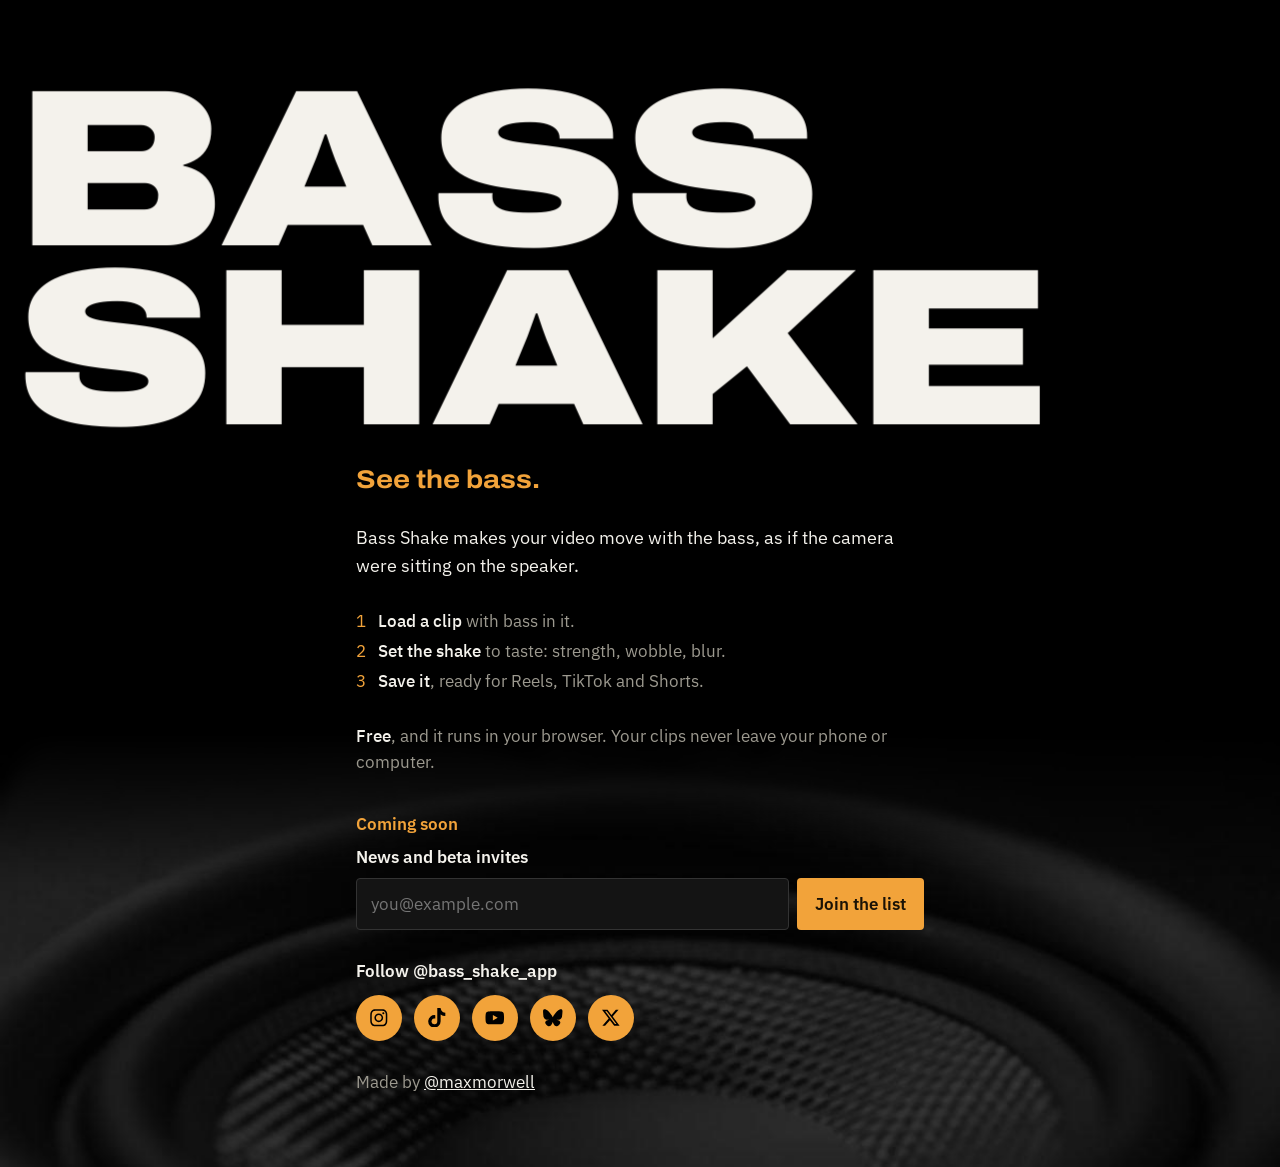
==== index.html @ abe03898 "Site build 2c4560dc38b58234fe98576a6462dc9d8fc9898b" ====
<!doctype html>
<html lang="en">
<head>
<meta charset="utf-8">
<meta name="viewport" content="width=device-width, initial-scale=1, viewport-fit=cover">
<title>Bass Shake: a free bass shake effect for your videos</title>
<meta name="description" content="Add a bass shake effect to your videos automatically, driven by your clip's own bass. Fine-tune strength, wobble and blur. Free, in your browser.">
<meta property="og:title" content="Bass Shake">
<meta property="og:description" content="See the bass. Make your video move with the bass, right in your browser.">
<meta property="og:url" content="https://bass-shake.app/">
<link rel="canonical" href="https://bass-shake.app/">
<meta property="og:type" content="website">
<meta property="og:site_name" content="Bass Shake">
<meta property="og:image" content="https://bass-shake.app/img/og.png">
<meta property="og:image:width" content="1200">
<meta property="og:image:height" content="630">
<meta property="og:image:alt" content="Bass Shake. See the bass.">
<meta name="twitter:card" content="summary_large_image">
<link rel="icon" href="/favicon.ico" sizes="16x16 32x32 48x48">
<link rel="icon" type="image/png" sizes="192x192" href="/img/icon-192.png">
<link rel="apple-touch-icon" href="/apple-touch-icon.png">
<script type="application/ld+json">
{"@context":"https://schema.org","@type":"WebApplication","name":"Bass Shake","url":"https://bass-shake.app/",
"description":"Bass Shake makes your video move with the bass, as if the camera were sitting on the speaker. It reads your clip's own audio and runs in your browser; your clips never leave your device.",
"applicationCategory":"MultimediaApplication","operatingSystem":"Any (runs in a web browser)",
"browserRequirements":"A current web browser (phone or computer)",
"sameAs":["https://www.instagram.com/bass_shake_app/","https://www.youtube.com/@bass_shake_app","https://bsky.app/profile/bass-shake.app","https://x.com/bass_shake_app"]}
</script>
<meta name="theme-color" content="#000000">
<!-- Bass Shake landing page (built by tools/build_landing.py from the v4 design). Fonts: Archivo + IBM Plex Sans, SIL OFL 1.1 (vendor/fonts). Social icons: Font Awesome Free 6.5.2/6.7.2, CC BY 4.0 (fontawesome.com). -->
<style>
@font-face{font-family:"Archivo";src:url(vendor/fonts/archivo-latin-wdth-normal.woff2) format("woff2");font-weight:100 900;font-stretch:62% 125%;font-display:swap}
@font-face{font-family:"IBM Plex Sans";src:url(vendor/fonts/ibm-plex-sans-latin-400-normal.woff2) format("woff2");font-weight:400;font-display:swap}
@font-face{font-family:"IBM Plex Sans";src:url(vendor/fonts/ibm-plex-sans-latin-500-normal.woff2) format("woff2");font-weight:500;font-display:swap}
@font-face{font-family:"IBM Plex Sans";src:url(vendor/fonts/ibm-plex-sans-latin-600-normal.woff2) format("woff2");font-weight:600;font-display:swap}
*,*::before,*::after{box-sizing:border-box}
html{-webkit-text-size-adjust:100%;overflow-x:clip}
body{margin:0}
img{max-width:100%}
.ico{width:1.15em;height:1.15em;display:block}
.soc ul{list-style:none;margin:0;padding:0;display:flex;flex-wrap:wrap;gap:12px}
.soc a{display:flex;align-items:center;justify-content:center;text-decoration:none;color:inherit}
.soc-h{margin:0 0 10px}
.ea label{display:block}
.ea-row{display:flex;flex-wrap:wrap;gap:8px}
.ea input{flex:1 1 14rem;min-width:0;font:inherit}
.ea button{font:inherit;cursor:pointer}
.ea-msg{min-height:1.4em;margin:8px 0 0}
a:focus-visible,button:focus-visible,input:focus-visible{outline:2px solid var(--focus,currentColor);outline-offset:3px}
.steps{margin:0;padding:0;list-style:none;counter-reset:s}
.steps li{counter-increment:s;display:flex;gap:.7em;align-items:baseline}
.steps li::before{content:counter(s);font-variant-numeric:tabular-nums}
@media (prefers-reduced-motion: reduce){*{animation:none!important;transition:none!important}}

:root{--bg:#000;--fg:#f4f2ec;--muted:#9c998f;--accent:#f2a33a;--ink:#1a1206;--focus:#f2a33a;color-scheme:dark}
body{background:var(--bg);color:var(--fg);font:400 17px/1.55 "IBM Plex Sans",system-ui,sans-serif}
.hero{padding-inline:16px;padding-block:9vh 0;overflow:hidden}
.title{font:900 18.6vw/.8 "Archivo",sans-serif;font-stretch:125%;letter-spacing:-.02em;margin:0;will-change:transform,filter}
.title span{display:block}
.lower{display:grid;gap:28px}
.wrap{max-width:38rem;margin:0 auto;padding-inline:20px;padding-block:var(--tagtop,28px) 48px;display:grid;gap:28px}
.tag{font:700 1.6rem/1.1 "Archivo",sans-serif;font-stretch:112%;margin:0;color:var(--accent)}
.lede{font-size:1.15rem;margin:0}
.steps{display:grid;gap:4px;color:var(--muted)} .steps b{color:var(--fg);font-weight:500} .steps li::before{color:var(--accent)}
.priv{color:var(--muted);margin:0} .priv b{color:var(--fg);font-weight:500}
.soon{color:var(--accent);font-weight:600;margin:0 0 6px}
.ea label{font-weight:600;margin-bottom:8px}
.ea input{background:#141414;border:1px solid #333;color:var(--fg);padding:12px 14px;border-radius:4px}
.ea button{background:var(--accent);color:var(--ink);border:0;padding:12px 18px;border-radius:4px;font-weight:600}
.hp{position:absolute;left:-9999px;width:1px;height:1px;opacity:0}
.ea-msg{color:var(--muted);font-size:.95rem;min-height:0} .ea-msg:empty{display:none}
.soc-h{font-weight:600}
.soc-circles a,.soc-circles .off{display:flex;align-items:center;justify-content:center;width:46px;height:46px;border-radius:50%;background:var(--accent);color:#000}
.soc-circles .off{width:46px;height:46px;border-radius:50%;background:#3a3a3a;color:#000;cursor:default}
.by{color:var(--muted);margin:0} .by a{color:var(--fg)}
.wrap{--tagtop:34px}
@media (min-width:900px){.title{font-size:min(19vw,14rem)} .wrap{--tagtop:27px}}

.lower{position:relative;display:grid;gap:28px;padding-block:8px 24px}
.lower::before{content:"";position:absolute;z-index:-1;pointer-events:none;top:-70px;bottom:-48px;left:calc(50% - 50vw);width:100vw;
  background:url(img/landing-cone.jpg) center 62%/cover no-repeat;
  -webkit-mask-image:linear-gradient(transparent,#000 35%);mask-image:linear-gradient(transparent,#000 35%)}
.wrap{padding-bottom:48px;isolation:isolate}
</style>
</head>
<body>
<header class="hero"><h1 class="title" id="t" aria-label="Bass Shake"><span>BASS</span> <span>SHAKE</span></h1></header>
<main class="wrap">
  <p class="tag">See the bass.</p>
  <p class="lede">Bass Shake makes your video move with the bass, as if the camera were sitting on the speaker.</p>
  <ol class="steps">
  <li><span><b>Load a clip</b> with bass in it.</span></li>
  <li><span><b>Set the shake</b> to taste: strength, wobble, blur.</span></li>
  <li><span><b>Save it</b>, ready for Reels, TikTok and Shorts.</span></li>
</ol>
  <p class="priv"><b>Free</b>, and it runs in your browser. Your clips never leave your phone or computer.</p>
  <div class="lower">
  <section><p class="soon">Coming soon</p><form class="ea" id="ea" novalidate>
  <label for="ea-email">News and beta invites</label>
  <div class="ea-row">
    <input class="hp" name="hp" tabindex="-1" autocomplete="off" aria-hidden="true">
    <input id="ea-email" name="email" type="email" autocomplete="email" placeholder="you@example.com" required>
    <button type="submit">Join the list</button>
  </div>
  <p class="ea-msg" id="ea-msg" role="status"></p>
</form></section>
  <nav class="soc soc-circles" aria-label="Bass Shake on social media"><p class="soc-h">Follow @bass_shake_app</p><ul><li><a href="https://www.instagram.com/bass_shake_app/" target="_blank" rel="noopener" aria-label="Bass Shake on Instagram"><svg class="ico" viewBox="0 0 448 512" aria-hidden="true" focusable="false"><path fill="currentColor" d="M224.1 141c-63.6 0-114.9 51.3-114.9 114.9s51.3 114.9 114.9 114.9S339 319.5 339 255.9 287.7 141 224.1 141zm0 189.6c-41.1 0-74.7-33.5-74.7-74.7s33.5-74.7 74.7-74.7 74.7 33.5 74.7 74.7-33.6 74.7-74.7 74.7zm146.4-194.3c0 14.9-12 26.8-26.8 26.8-14.9 0-26.8-12-26.8-26.8s12-26.8 26.8-26.8 26.8 12 26.8 26.8zm76.1 27.2c-1.7-35.9-9.9-67.7-36.2-93.9-26.2-26.2-58-34.4-93.9-36.2-37-2.1-147.9-2.1-184.9 0-35.8 1.7-67.6 9.9-93.9 36.1s-34.4 58-36.2 93.9c-2.1 37-2.1 147.9 0 184.9 1.7 35.9 9.9 67.7 36.2 93.9s58 34.4 93.9 36.2c37 2.1 147.9 2.1 184.9 0 35.9-1.7 67.7-9.9 93.9-36.2 26.2-26.2 34.4-58 36.2-93.9 2.1-37 2.1-147.8 0-184.8zM398.8 388c-7.8 19.6-22.9 34.7-42.6 42.6-29.5 11.7-99.5 9-132.1 9s-102.7 2.6-132.1-9c-19.6-7.8-34.7-22.9-42.6-42.6-11.7-29.5-9-99.5-9-132.1s-2.6-102.7 9-132.1c7.8-19.6 22.9-34.7 42.6-42.6 29.5-11.7 99.5-9 132.1-9s102.7-2.6 132.1 9c19.6 7.8 34.7 22.9 42.6 42.6 11.7 29.5 9 99.5 9 132.1s2.7 102.7-9 132.1z"/></svg></a></li><li><a href="https://www.tiktok.com/@bass_shake_app" target="_blank" rel="noopener" aria-label="Bass Shake on TikTok"><svg class="ico" viewBox="0 0 448 512" aria-hidden="true" focusable="false"><path fill="currentColor" d="M448,209.91a210.06,210.06,0,0,1-122.77-39.25V349.38A162.55,162.55,0,1,1,185,188.31V278.2a74.62,74.62,0,1,0,52.23,71.18V0l88,0a121.18,121.18,0,0,0,1.86,22.17h0A122.18,122.18,0,0,0,381,102.39a121.43,121.43,0,0,0,67,20.14Z"/></svg></a></li><li><a href="https://www.youtube.com/@bass_shake_app" target="_blank" rel="noopener" aria-label="Bass Shake on YouTube"><svg class="ico" viewBox="0 0 576 512" aria-hidden="true" focusable="false"><path fill="currentColor" d="M549.655 124.083c-6.281-23.65-24.787-42.276-48.284-48.597C458.781 64 288 64 288 64S117.22 64 74.629 75.486c-23.497 6.322-42.003 24.947-48.284 48.597-11.412 42.867-11.412 132.305-11.412 132.305s0 89.438 11.412 132.305c6.281 23.65 24.787 41.5 48.284 47.821C117.22 448 288 448 288 448s170.78 0 213.371-11.486c23.497-6.321 42.003-24.171 48.284-47.821 11.412-42.867 11.412-132.305 11.412-132.305s0-89.438-11.412-132.305zm-317.51 213.508V175.185l142.739 81.205-142.739 81.201z"/></svg></a></li><li><a href="https://bsky.app/profile/bass-shake.app" target="_blank" rel="noopener" aria-label="Bass Shake on Bluesky"><svg class="ico" viewBox="0 0 512 512" aria-hidden="true" focusable="false"><path fill="currentColor" d="M111.8 62.2C170.2 105.9 233 194.7 256 242.4c23-47.6 85.8-136.4 144.2-180.2c42.1-31.6 110.3-56 110.3 21.8c0 15.5-8.9 130.5-14.1 149.2C478.2 298 412 314.6 353.1 304.5c102.9 17.5 129.1 75.5 72.5 133.5c-107.4 110.2-154.3-27.6-166.3-62.9l0 0c-1.7-4.9-2.6-7.8-3.3-7.8s-1.6 3-3.3 7.8l0 0c-12 35.3-59 173.1-166.3 62.9c-56.5-58-30.4-116 72.5-133.5C100 314.6 33.8 298 15.7 233.1C10.4 214.4 1.5 99.4 1.5 83.9c0-77.8 68.2-53.4 110.3-21.8z"/></svg></a></li><li><a href="https://x.com/bass_shake_app" target="_blank" rel="noopener" aria-label="Bass Shake on X"><svg class="ico" viewBox="0 0 512 512" aria-hidden="true" focusable="false"><path fill="currentColor" d="M389.2 48h70.6L305.6 224.2 487 464H345L233.7 318.6 106.5 464H35.8L200.7 275.5 26.8 48H172.4L272.9 180.9 389.2 48zM364.4 421.8h39.1L151.1 88h-42L364.4 421.8z"/></svg></a></li></ul></nav>
  <p class="by">Made by <a href="https://www.instagram.com/maxmorwell/" target="_blank" rel="noopener">@maxmorwell</a></p>
  </div>
</main>
<script>
(function(){
  var ENDPOINT = 'https://script.google.com/macros/s/AKfycbz9lm0zYITEUqUI5MAH6DWXypDYCtlLgo2k3nBstz0etrlbkIC3HGl56zJdPZBqRAxW/exec';
  var f=document.getElementById('ea'); if(!f) return;
  var i=document.getElementById('ea-email'), m=document.getElementById('ea-msg'), b=f.querySelector('button[type=submit]');
  var q=new URLSearchParams(location.search), src=(q.get('src')||'landing').slice(0,40);
  f.addEventListener('submit',function(e){
    e.preventDefault();
    if(!i.value || !i.checkValidity()){ m.textContent='Enter an email address, like you@example.com.'; i.focus(); return; }
    var tz=''; try{ tz=Intl.DateTimeFormat().resolvedOptions().timeZone||''; }catch(_){}
    var body=new URLSearchParams({email:i.value.trim(), src:src, tz:tz, lang:navigator.language||'', hp:f.hp.value});
    b.disabled=true; m.textContent='Sending\u2026';
    fetch(ENDPOINT,{method:'POST', body:body}).then(function(r){ return r.json(); }).then(function(d){
      if(d && d.ok){ m.textContent = d.dup ? 'You\u2019re already on the list.' : 'Thanks, you\u2019re on the list.'; f.reset(); }
      else { m.textContent = 'That address didn\u2019t look right. Please check it and try again.'; }
    }).catch(function(){ m.textContent='Something went wrong. Please try again in a moment.'; })
      .then(function(){ b.disabled=false; });
  });
})();
var BS = (function(){
  var beat=60/140, bar=4*beat, tau=0.16, f=15;
  var hits=[[0,1.0],[2.5*beat,0.55]];
  function at(t){
    var ph=t%bar, e=0;
    for(var i=0;i<hits.length;i++){ var d=ph-hits[i][0]; if(d<0) d+=bar; e=Math.max(e,hits[i][1]*Math.exp(-d/tau)); }
    var w=2*Math.PI*f*t;
    return {e:e, x:e*Math.sin(w), y:e*Math.cos(w*0.83+1.1)};
  }
  var reduce = window.matchMedia && matchMedia('(prefers-reduced-motion: reduce)').matches;
  return {at:at, reduce:reduce};
})();
(function(){
  var t=document.getElementById('t'); if(BS.reduce) return; var t0=performance.now();
  function f(now){ var s=BS.at((now-t0)/1000), a=Math.min(window.innerWidth,1200)*0.0084;   // 70 % of v1
    t.style.transform='translate('+(s.x*a).toFixed(2)+'px,'+(s.y*a*0.8).toFixed(2)+'px)';
    t.style.filter=s.e>0.3?'blur('+((s.e-0.3)*1.2).toFixed(2)+'px)':'none';
    requestAnimationFrame(f);}
  requestAnimationFrame(f);
})();</script>
</body>
</html>
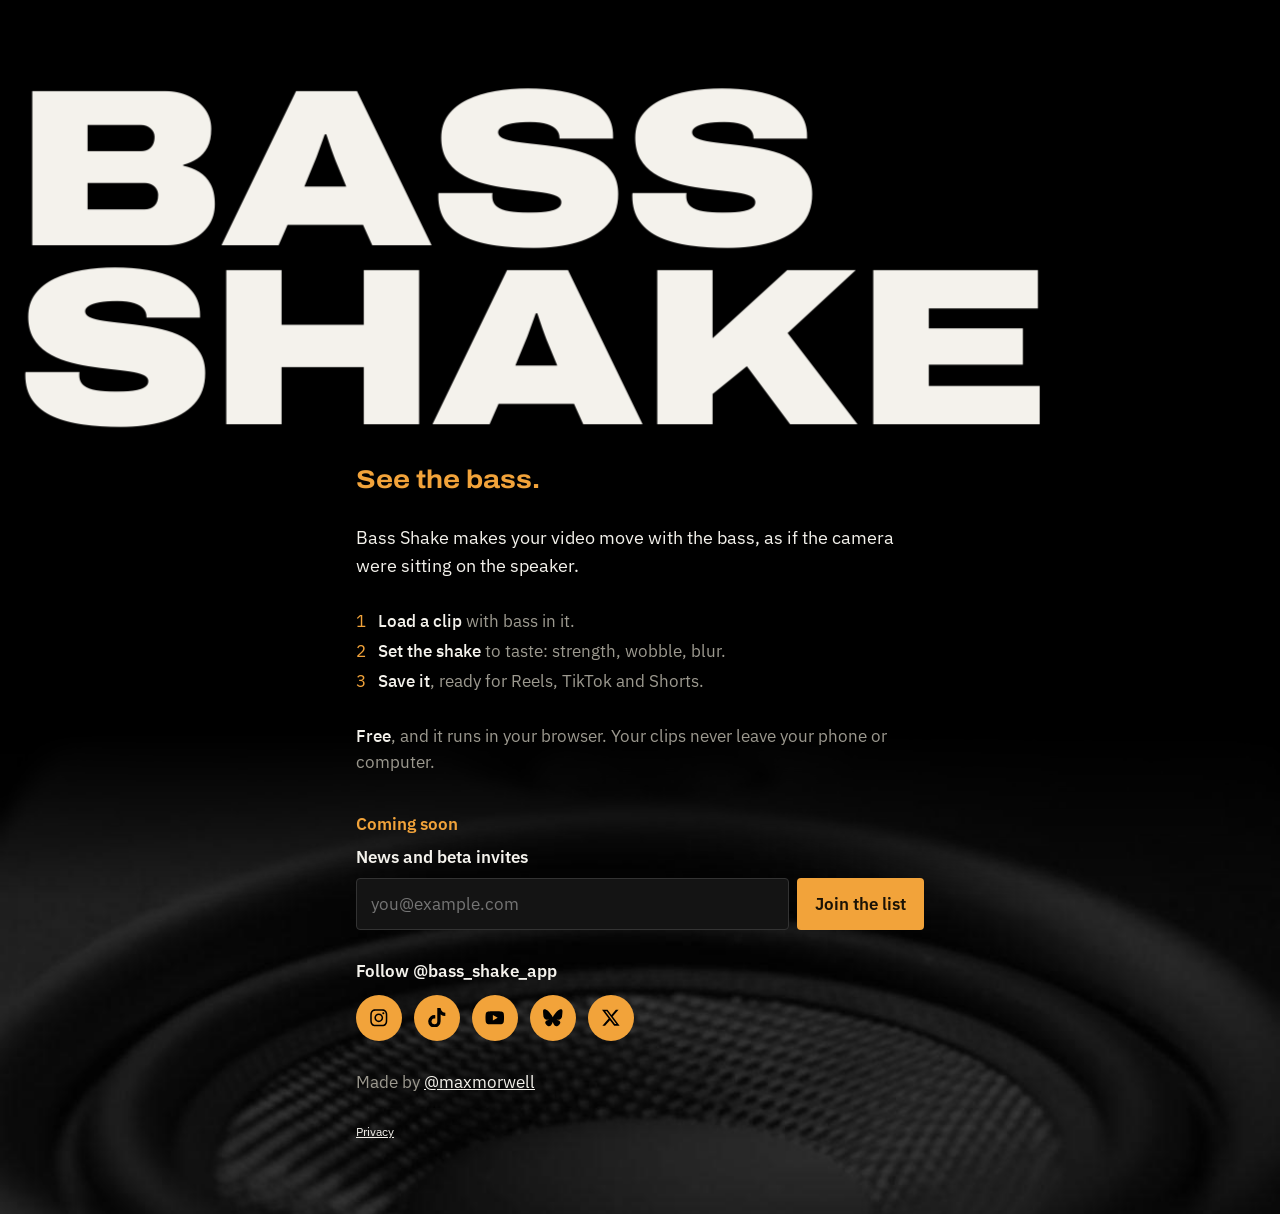
==== commit fe6ad3f7: "Site build 7b50c00f7908c93d686a9beb5fe4b91b85c61827" ====
--- a/index.html
+++ b/index.html
@@ -72,6 +72,7 @@
 .soc-h{font-weight:600}
 .soc-circles a,.soc-circles .off{display:flex;align-items:center;justify-content:center;width:46px;height:46px;border-radius:50%;background:var(--accent);color:#000}
 .soc-circles .off{width:46px;height:46px;border-radius:50%;background:#3a3a3a;color:#000;cursor:default}
+.legal{margin-top:6px;font-size:12px}
 .by{color:var(--muted);margin:0} .by a{color:var(--fg)}
 .wrap{--tagtop:34px}
 @media (min-width:900px){.title{font-size:min(19vw,14rem)} .wrap{--tagtop:27px}}
@@ -82,6 +83,7 @@
   -webkit-mask-image:linear-gradient(transparent,#000 35%);mask-image:linear-gradient(transparent,#000 35%)}
 .wrap{padding-bottom:48px;isolation:isolate}
 </style>
+<script src="js/count.js?v=91b2cce142"></script>
 </head>
 <body>
 <header class="hero"><h1 class="title" id="t" aria-label="Bass Shake"><span>BASS</span> <span>SHAKE</span></h1></header>
@@ -106,6 +108,7 @@
 </form></section>
   <nav class="soc soc-circles" aria-label="Bass Shake on social media"><p class="soc-h">Follow @bass_shake_app</p><ul><li><a href="https://www.instagram.com/bass_shake_app/" target="_blank" rel="noopener" aria-label="Bass Shake on Instagram"><svg class="ico" viewBox="0 0 448 512" aria-hidden="true" focusable="false"><path fill="currentColor" d="M224.1 141c-63.6 0-114.9 51.3-114.9 114.9s51.3 114.9 114.9 114.9S339 319.5 339 255.9 287.7 141 224.1 141zm0 189.6c-41.1 0-74.7-33.5-74.7-74.7s33.5-74.7 74.7-74.7 74.7 33.5 74.7 74.7-33.6 74.7-74.7 74.7zm146.4-194.3c0 14.9-12 26.8-26.8 26.8-14.9 0-26.8-12-26.8-26.8s12-26.8 26.8-26.8 26.8 12 26.8 26.8zm76.1 27.2c-1.7-35.9-9.9-67.7-36.2-93.9-26.2-26.2-58-34.4-93.9-36.2-37-2.1-147.9-2.1-184.9 0-35.8 1.7-67.6 9.9-93.9 36.1s-34.4 58-36.2 93.9c-2.1 37-2.1 147.9 0 184.9 1.7 35.9 9.9 67.7 36.2 93.9s58 34.4 93.9 36.2c37 2.1 147.9 2.1 184.9 0 35.9-1.7 67.7-9.9 93.9-36.2 26.2-26.2 34.4-58 36.2-93.9 2.1-37 2.1-147.8 0-184.8zM398.8 388c-7.8 19.6-22.9 34.7-42.6 42.6-29.5 11.7-99.5 9-132.1 9s-102.7 2.6-132.1-9c-19.6-7.8-34.7-22.9-42.6-42.6-11.7-29.5-9-99.5-9-132.1s-2.6-102.7 9-132.1c7.8-19.6 22.9-34.7 42.6-42.6 29.5-11.7 99.5-9 132.1-9s102.7-2.6 132.1 9c19.6 7.8 34.7 22.9 42.6 42.6 11.7 29.5 9 99.5 9 132.1s2.7 102.7-9 132.1z"/></svg></a></li><li><a href="https://www.tiktok.com/@bass_shake_app" target="_blank" rel="noopener" aria-label="Bass Shake on TikTok"><svg class="ico" viewBox="0 0 448 512" aria-hidden="true" focusable="false"><path fill="currentColor" d="M448,209.91a210.06,210.06,0,0,1-122.77-39.25V349.38A162.55,162.55,0,1,1,185,188.31V278.2a74.62,74.62,0,1,0,52.23,71.18V0l88,0a121.18,121.18,0,0,0,1.86,22.17h0A122.18,122.18,0,0,0,381,102.39a121.43,121.43,0,0,0,67,20.14Z"/></svg></a></li><li><a href="https://www.youtube.com/@bass_shake_app" target="_blank" rel="noopener" aria-label="Bass Shake on YouTube"><svg class="ico" viewBox="0 0 576 512" aria-hidden="true" focusable="false"><path fill="currentColor" d="M549.655 124.083c-6.281-23.65-24.787-42.276-48.284-48.597C458.781 64 288 64 288 64S117.22 64 74.629 75.486c-23.497 6.322-42.003 24.947-48.284 48.597-11.412 42.867-11.412 132.305-11.412 132.305s0 89.438 11.412 132.305c6.281 23.65 24.787 41.5 48.284 47.821C117.22 448 288 448 288 448s170.78 0 213.371-11.486c23.497-6.321 42.003-24.171 48.284-47.821 11.412-42.867 11.412-132.305 11.412-132.305s0-89.438-11.412-132.305zm-317.51 213.508V175.185l142.739 81.205-142.739 81.201z"/></svg></a></li><li><a href="https://bsky.app/profile/bass-shake.app" target="_blank" rel="noopener" aria-label="Bass Shake on Bluesky"><svg class="ico" viewBox="0 0 512 512" aria-hidden="true" focusable="false"><path fill="currentColor" d="M111.8 62.2C170.2 105.9 233 194.7 256 242.4c23-47.6 85.8-136.4 144.2-180.2c42.1-31.6 110.3-56 110.3 21.8c0 15.5-8.9 130.5-14.1 149.2C478.2 298 412 314.6 353.1 304.5c102.9 17.5 129.1 75.5 72.5 133.5c-107.4 110.2-154.3-27.6-166.3-62.9l0 0c-1.7-4.9-2.6-7.8-3.3-7.8s-1.6 3-3.3 7.8l0 0c-12 35.3-59 173.1-166.3 62.9c-56.5-58-30.4-116 72.5-133.5C100 314.6 33.8 298 15.7 233.1C10.4 214.4 1.5 99.4 1.5 83.9c0-77.8 68.2-53.4 110.3-21.8z"/></svg></a></li><li><a href="https://x.com/bass_shake_app" target="_blank" rel="noopener" aria-label="Bass Shake on X"><svg class="ico" viewBox="0 0 512 512" aria-hidden="true" focusable="false"><path fill="currentColor" d="M389.2 48h70.6L305.6 224.2 487 464H345L233.7 318.6 106.5 464H35.8L200.7 275.5 26.8 48H172.4L272.9 180.9 389.2 48zM364.4 421.8h39.1L151.1 88h-42L364.4 421.8z"/></svg></a></li></ul></nav>
   <p class="by">Made by <a href="https://www.instagram.com/maxmorwell/" target="_blank" rel="noopener">@maxmorwell</a></p>
+  <p class="by legal"><a href="privacy/">Privacy</a></p>
   </div>
 </main>
 <script>
@@ -121,7 +124,7 @@
     var body=new URLSearchParams({email:i.value.trim(), src:src, tz:tz, lang:navigator.language||'', hp:f.hp.value});
     b.disabled=true; m.textContent='Sending\u2026';
     fetch(ENDPOINT,{method:'POST', body:body}).then(function(r){ return r.json(); }).then(function(d){
-      if(d && d.ok){ m.textContent = d.dup ? 'You\u2019re already on the list.' : 'Thanks, you\u2019re on the list.'; f.reset(); }
+      if(d && d.ok){ if(window.bsCount) bsCount('joined_list', {dup: !!d.dup}); m.textContent = d.dup ? 'You\u2019re already on the list.' : 'Thanks, you\u2019re on the list.'; f.reset(); }
       else { m.textContent = 'That address didn\u2019t look right. Please check it and try again.'; }
     }).catch(function(){ m.textContent='Something went wrong. Please try again in a moment.'; })
       .then(function(){ b.disabled=false; });
@@ -147,5 +150,12 @@
     requestAnimationFrame(f);}
   requestAnimationFrame(f);
 })();</script>
+<script>
+(function(){
+  function on(sel, fn){ document.querySelectorAll(sel).forEach(function(el){ el.addEventListener('click', fn); }); }
+  on('.soc-circles a', function(){ if(window.bsCount) bsCount('social_click', {platform: (this.getAttribute('aria-label')||'').replace('Bass Shake on ','')}); });
+  on('.by a[href*="maxmorwell"]', function(){ if(window.bsCount) bsCount('made_by_click'); });
+})();
+</script>
 </body>
 </html>
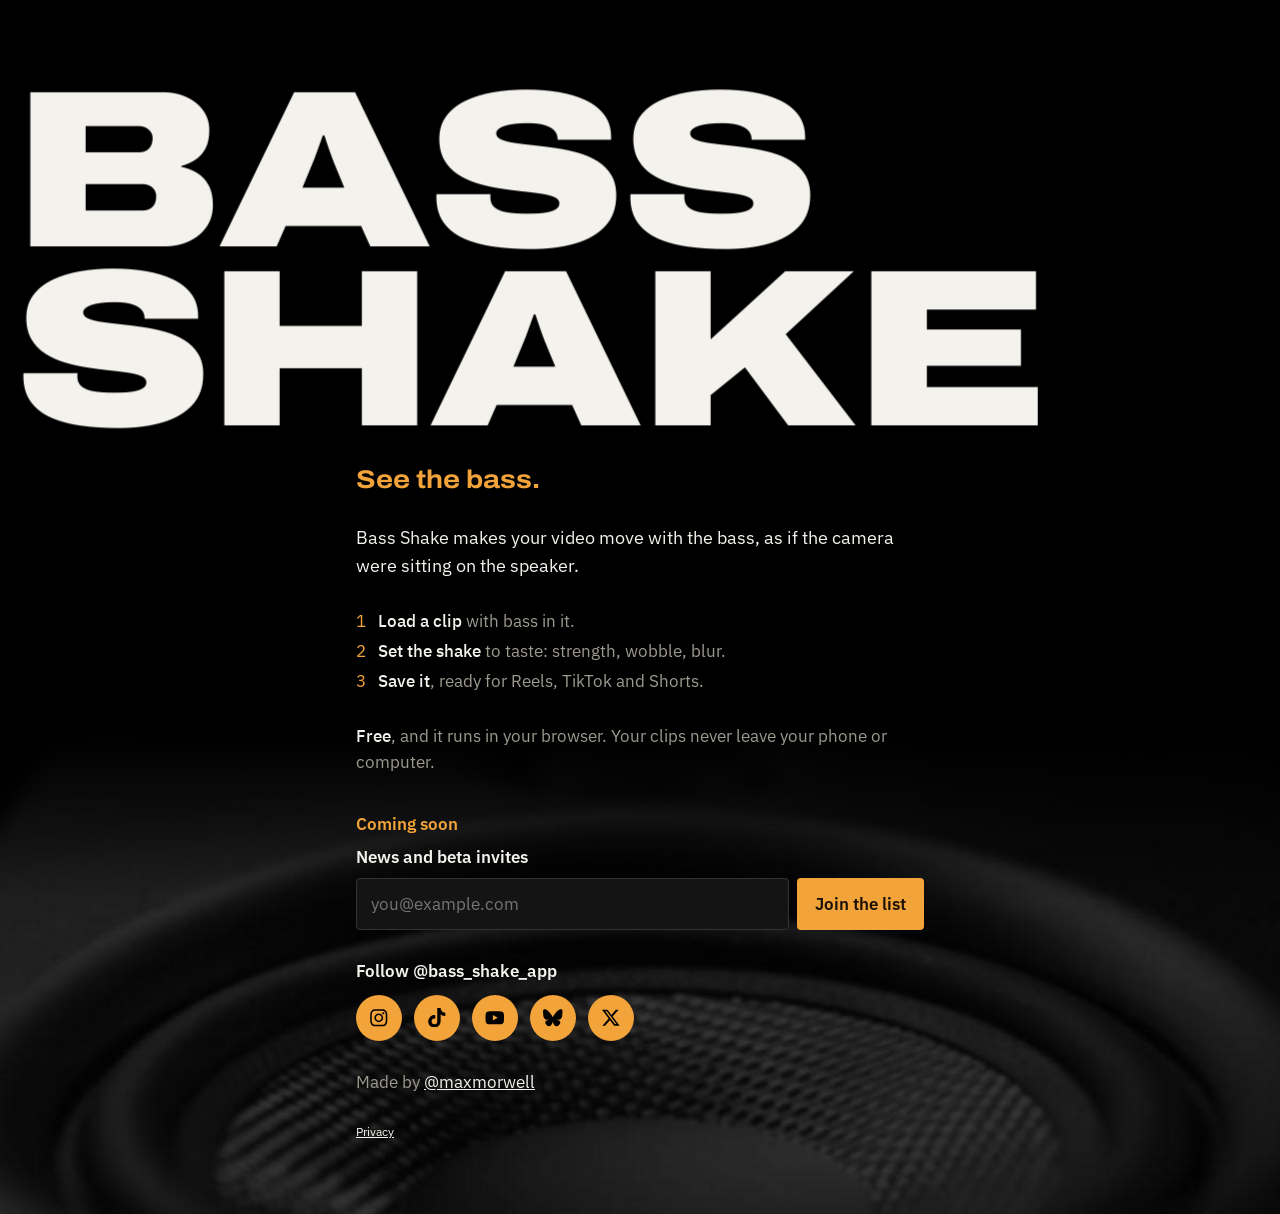
==== commit 58185ed2: "Site build 9f99a2ce7b4be9407a1e3669d2ad10ed3387c537" ====
--- a/index.html
+++ b/index.html
@@ -83,7 +83,7 @@
   -webkit-mask-image:linear-gradient(transparent,#000 35%);mask-image:linear-gradient(transparent,#000 35%)}
 .wrap{padding-bottom:48px;isolation:isolate}
 </style>
-<script src="js/count.js?v=91b2cce142"></script>
+<script src="js/count.js?v=900a4718b0"></script>
 </head>
 <body>
 <header class="hero"><h1 class="title" id="t" aria-label="Bass Shake"><span>BASS</span> <span>SHAKE</span></h1></header>
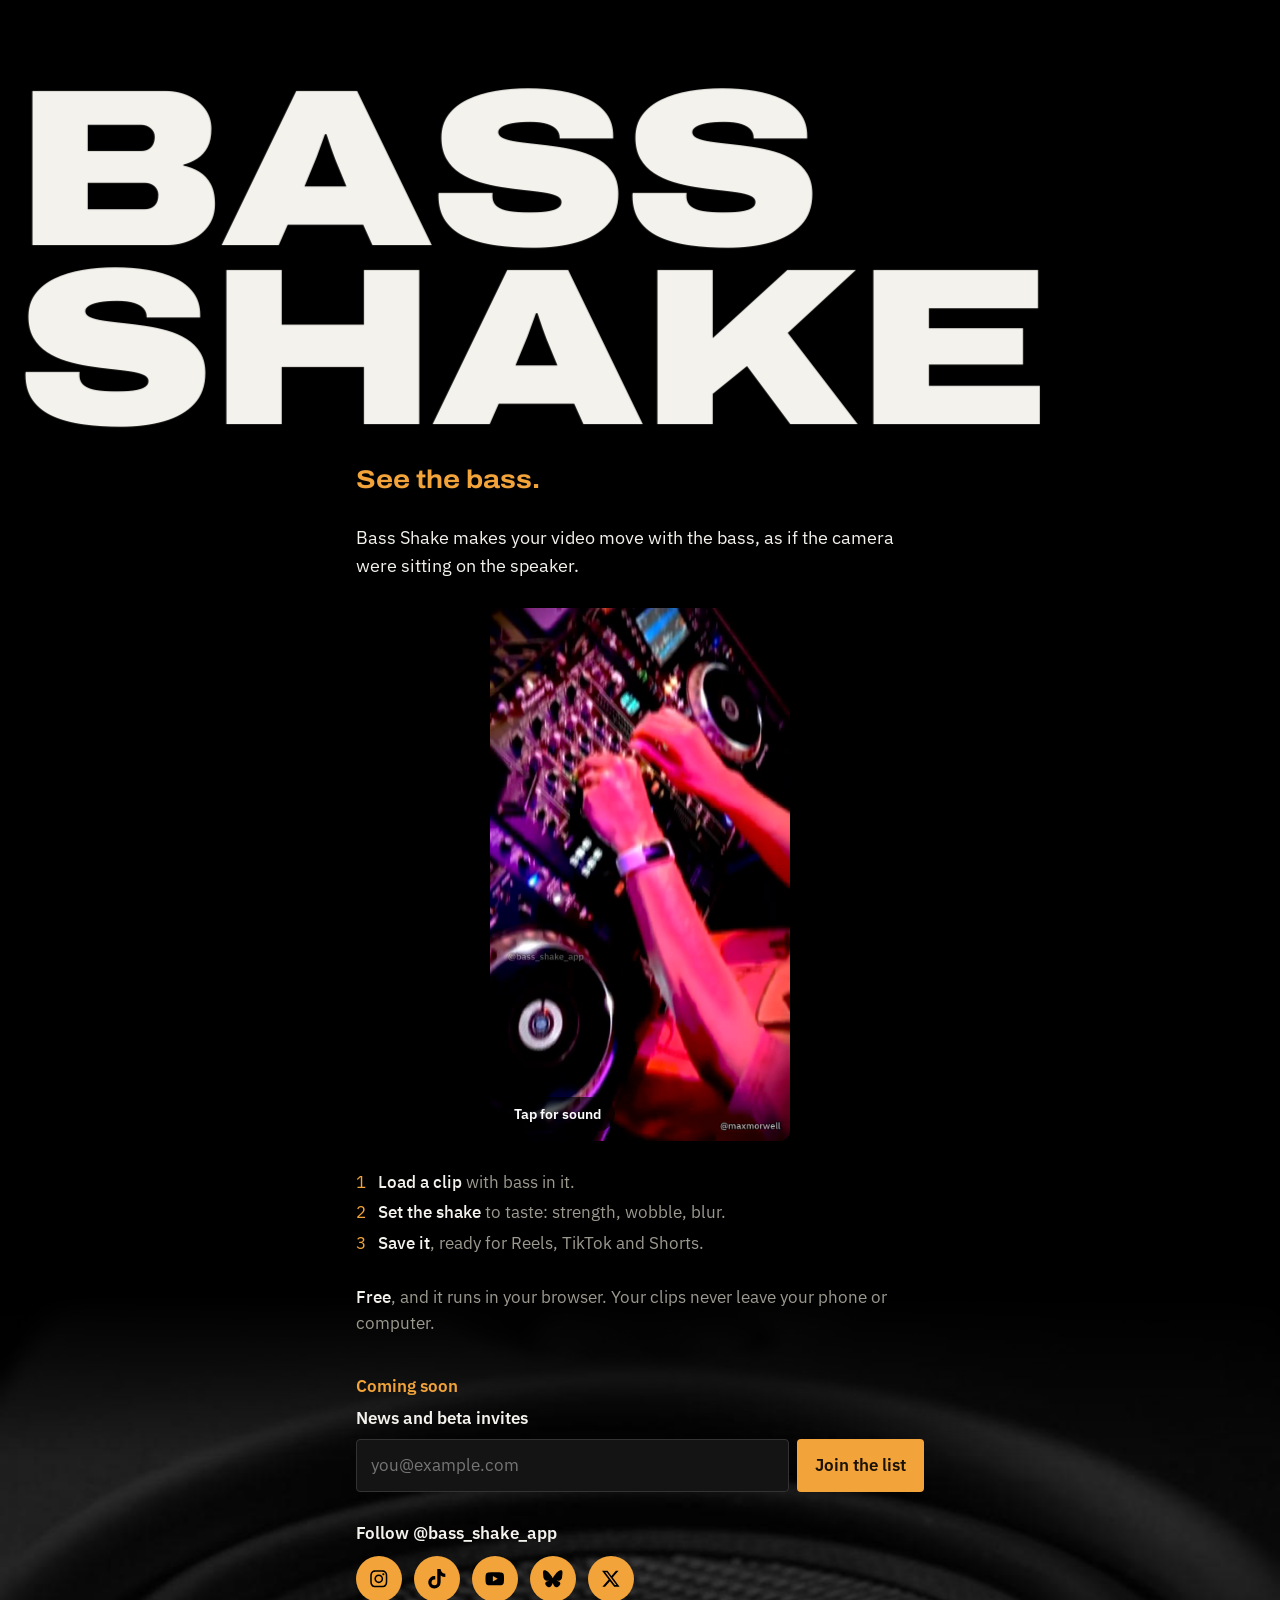
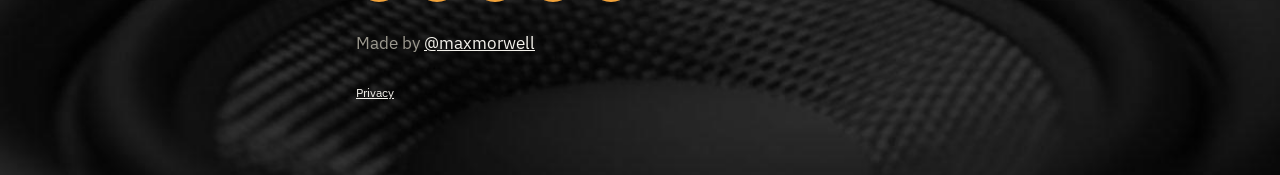
==== commit 45ee3b8e: "Site build 5ebb23d276cc1e4e56651f89e62fafd72c521408" ====
--- a/index.html
+++ b/index.html
@@ -73,6 +73,11 @@
 .soc-circles a,.soc-circles .off{display:flex;align-items:center;justify-content:center;width:46px;height:46px;border-radius:50%;background:var(--accent);color:#000}
 .soc-circles .off{width:46px;height:46px;border-radius:50%;background:#3a3a3a;color:#000;cursor:default}
 .legal{margin-top:6px;font-size:12px}
+.demo{margin:0;justify-self:center;width:min(100%,300px)}
+.demo-box{position:relative}
+.demo video{display:block;width:100%;aspect-ratio:9/16;border-radius:10px;background:#111;object-fit:cover}
+.demo-snd{position:absolute;left:10px;bottom:10px;border:0;border-radius:999px;padding:8px 14px;font:600 14px "IBM Plex Sans",sans-serif;background:rgba(0,0,0,.65);color:#fff;cursor:pointer}
+.demo-snd[aria-pressed=true]{background:var(--accent);color:#1a1206}
 .by{color:var(--muted);margin:0} .by a{color:var(--fg)}
 .wrap{--tagtop:34px}
 @media (min-width:900px){.title{font-size:min(19vw,14rem)} .wrap{--tagtop:27px}}
@@ -90,6 +95,10 @@
 <main class="wrap">
   <p class="tag">See the bass.</p>
   <p class="lede">Bass Shake makes your video move with the bass, as if the camera were sitting on the speaker.</p>
+  <figure class="demo">
+    <div class="demo-box"><video id="demo" src="img/demo.mp4" poster="img/demo-poster.jpg" muted loop playsinline preload="metadata" aria-label="Example: a clip with Bass Shake applied"></video>
+    <button class="demo-snd" id="demoSnd" type="button" aria-pressed="false">Tap for sound</button></div>
+  </figure>
   <ol class="steps">
   <li><span><b>Load a clip</b> with bass in it.</span></li>
   <li><span><b>Set the shake</b> to taste: strength, wobble, blur.</span></li>
@@ -157,5 +166,19 @@
   on('.by a[href*="maxmorwell"]', function(){ if(window.bsCount) bsCount('made_by_click'); });
 })();
 </script>
+<script>
+(function(){
+  var v=document.getElementById('demo'), b=document.getElementById('demoSnd'); if(!v||!b) return;
+  var calm=window.matchMedia && matchMedia('(prefers-reduced-motion: reduce)').matches;
+  if(!calm){ var p=v.play(); if(p&&p.catch) p.catch(function(){}); }
+  b.addEventListener('click', function(){
+    var on = v.muted;                      // turning sound on
+    v.muted = !on;
+    if(on){ v.currentTime = 0; var p=v.play(); if(p&&p.catch) p.catch(function(){}); }
+    b.setAttribute('aria-pressed', on ? 'true' : 'false');
+    b.textContent = on ? 'Sound on' : 'Tap for sound';
+  });
+})();
+</script>
 </body>
 </html>
